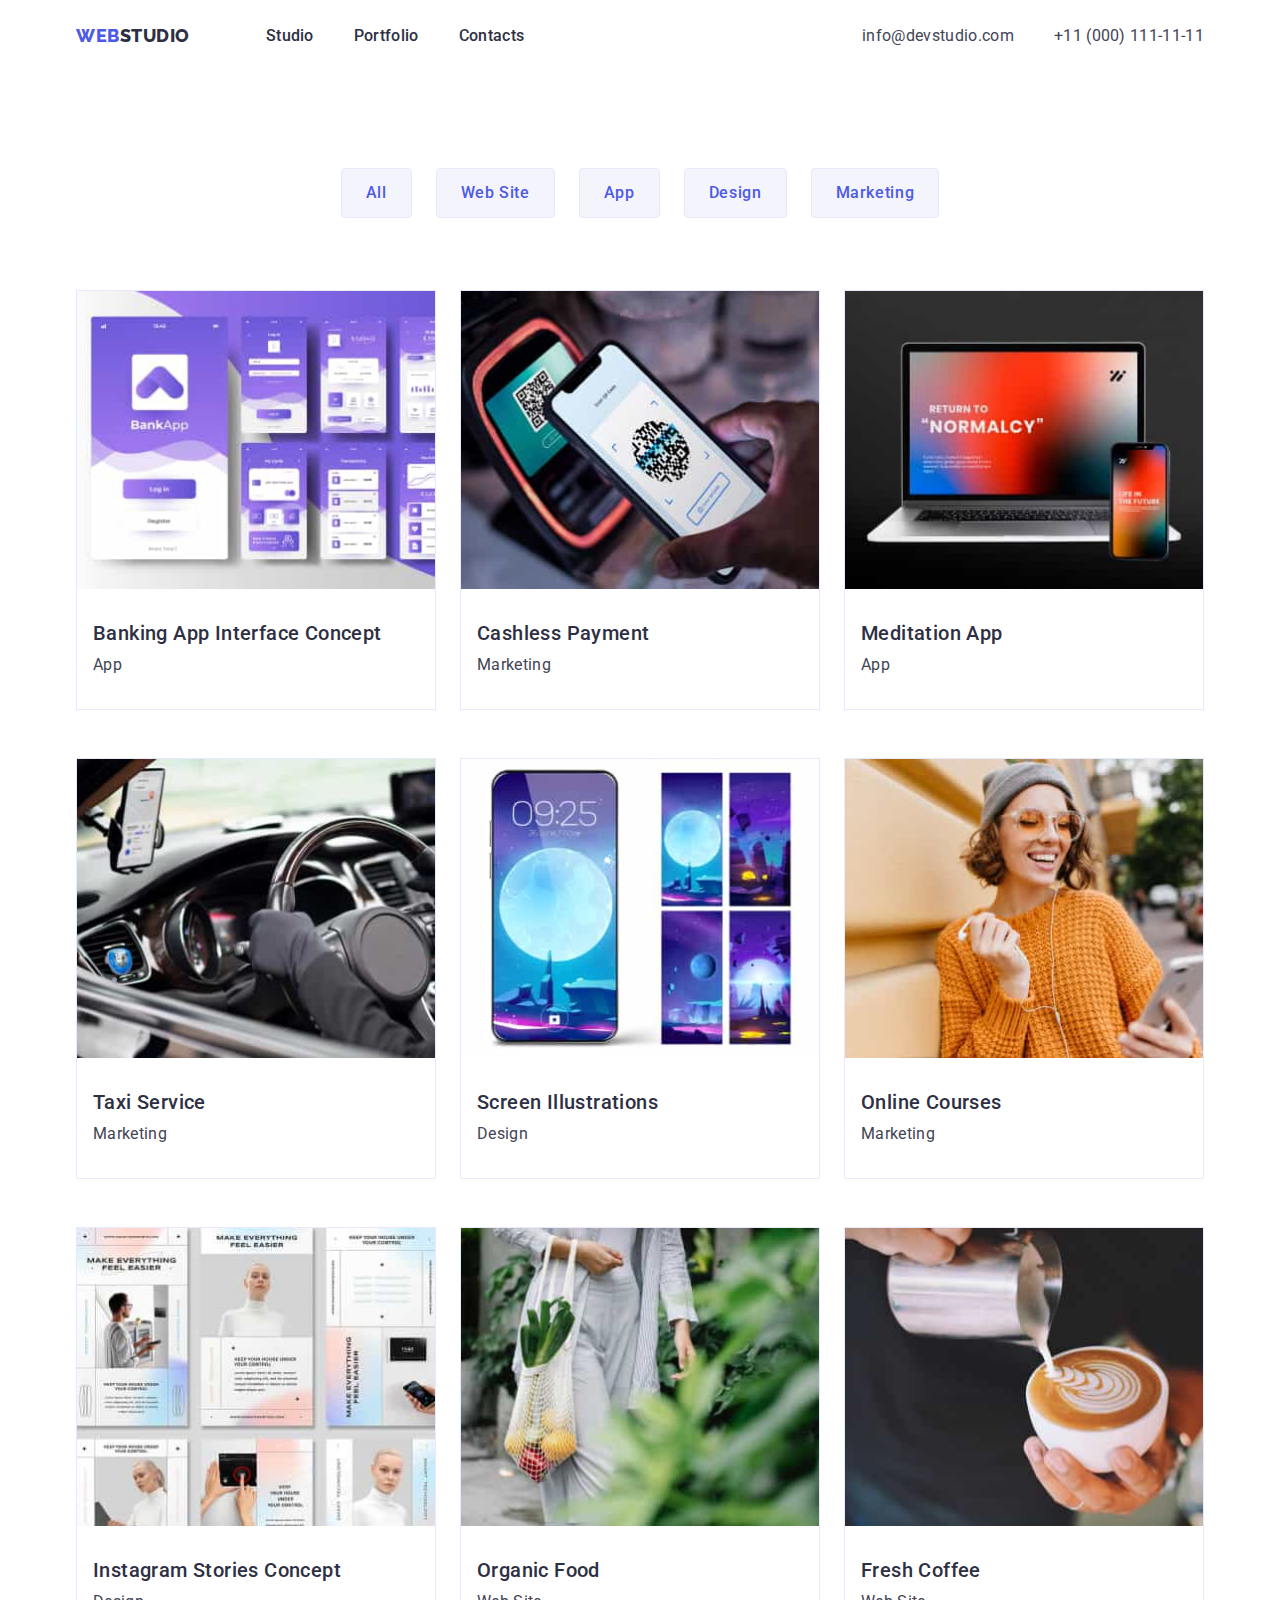
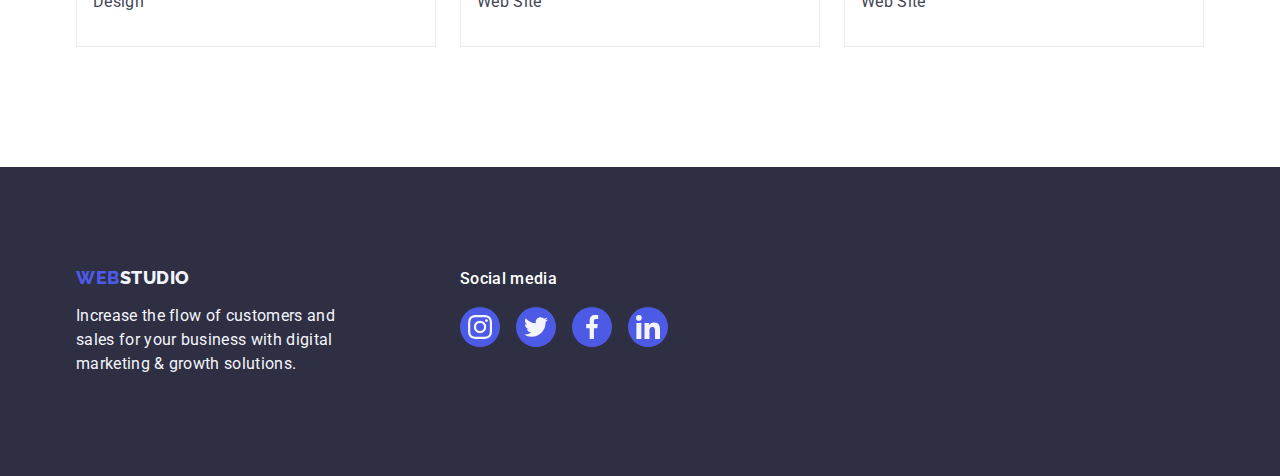
==== portfolio.html @ 50124255 "Initial commit" ====
<!DOCTYPE html>
<html lang="en">
  <head>
    <meta charset="UTF-8" />
    <meta http-equiv="X-UA-Compatible" content="IE=edge" />
    <meta name="viewport" content="width=device-width, initial-scale=1.0" />
    <title>Web Studio</title>
    <!-- Founts -->
    <link rel="preconnect" href="https://fonts.googleapis.com" />
    <link rel="preconnect" href="https://fonts.gstatic.com" crossorigin />
    <link
      href="https://fonts.googleapis.com/css2?family=Raleway:wght@800&family=Roboto:wght@400;500;700;900&display=swap"
      rel="stylesheet"
    />
    <link
      rel="stylesheet"
      href="https://cdn.jsdelivr.net/npm/modern-normalize@1.1.0/modern-normalize.min.css"
    />
    <!-- Custom styles -->
    <link rel="stylesheet" href="./css/styles.css" />
  </head>
  <body>
    <!-- Header section -->
    <header class="header">
      <div class="header-container container">
        <nav class="header-nav">
          <a class="logo link" href="./index.html"
            >Web<span class="logo-dark">Studio</span></a
          >
          <ul class="header-list list">
            <li class="header-item">
              <a class="header-link link" href="./index.html">Studio</a>
            </li>
            <li class="header-item">
              <a class="header-link link" href="./portfolio.html">Portfolio</a>
            </li>
            <li class="header-item">
              <a class="header-link link" href="">Contacts</a>
            </li>
          </ul>
        </nav>
        <address class="header-contact">
          <ul class="header-contact-list list">
            <li class="header-contact-item">
              <a
                class="header-contact-link link"
                href="mailto:info@devstudio.com"
                >info@devstudio.com</a
              >
            </li>
            <li class="header-contact-item">
              <a class="header-contact-link link" href="tel:+110001111111"
                >+11 (000) 111-11-11</a
              >
            </li>
          </ul>
        </address>
      </div>
    </header>
    <main>
      <!-- Portfolio section -->
      <section class="portfolio section">
        <div class="container">
          <h1 class="title visually-hidden">Portfolio</h1>
          <ul class="portfolio-filter-list list card-set">
            <li class="portfolio-filter-item">
              <button class="portfolio-filter-btn btn" type="button">
                All
              </button>
            </li>
            <li class="portfolio-filter-item">
              <button class="portfolio-filter-btn btn" type="button">
                Web Site
              </button>
            </li>
            <li class="portfolio-filter-item">
              <button class="portfolio-filter-btn btn" type="button">
                App
              </button>
            </li>
            <li class="portfolio-filter-item">
              <button class="portfolio-filter-btn btn" type="button">
                Design
              </button>
            </li>
            <li class="portfolio-filter-item">
              <button class="portfolio-filter-btn btn" type="button">
                Marketing
              </button>
            </li>
          </ul>
          <ul class="portfolio-list list card-set">
            <li class="portfolio-item card-set-item">
              <a class="portfolio-item-link link" href="">
                <img
                  class="portfolio-img"
                  src="./images/cv/img-11.jpg"
                  alt="App - Foto"
                />
                <div class="portfolio-wrapper">
                  <h2 class="portfolio-subtitle">
                    Banking App Interface Concept
                  </h2>
                  <p class="portfolio-undersubtitle">App</p>
                </div></a
              >
            </li>
            <li class="portfolio-item card-set-item">
              <a class="portfolio-item-link link" href="">
                <img
                  class="portfolio-img"
                  src="./images/cv/img-12.jpg"
                  alt="Marketing - Foto"
                />
                <div class="portfolio-wrapper">
                  <h2 class="portfolio-subtitle">Cashless Payment</h2>
                  <p class="portfolio-undersubtitle">Marketing</p>
                </div></a
              >
            </li>
            <li class="portfolio-item card-set-item">
              <a class="portfolio-item-link link" href="">
                <img
                  class="portfolio-img"
                  src="./images/cv/img-13.jpg"
                  alt="App - Foto"
                />
                <div class="portfolio-wrapper">
                  <h2 class="portfolio-subtitle">Meditation App</h2>
                  <p class="portfolio-undersubtitle">App</p>
                </div></a
              >
            </li>
            <li class="portfolio-item card-set-item">
              <a class="portfolio-item-link link" href="">
                <img
                  class="portfolio-img"
                  src="./images/cv/img-21.jpg"
                  alt="Marketing - Foto"
                />
                <div class="portfolio-wrapper">
                  <h2 class="portfolio-subtitle">Taxi Service</h2>
                  <p class="portfolio-undersubtitle">Marketing</p>
                </div></a
              >
            </li>
            <li class="portfolio-item card-set-item">
              <a class="portfolio-item-link link" href="">
                <img
                  class="portfolio-img"
                  src="./images/cv/img-22.jpg"
                  alt="Design - Foto"
                />
                <div class="portfolio-wrapper">
                  <h2 class="portfolio-subtitle">Screen Illustrations</h2>
                  <p class="portfolio-undersubtitle">Design</p>
                </div></a
              >
            </li>
            <li class="portfolio-item card-set-item">
              <a class="portfolio-item-link link" href="">
                <img
                  class="portfolio-img"
                  src="./images/cv/img-23.jpg"
                  alt="Marketing - Foto"
                />
                <div class="portfolio-wrapper">
                  <h2 class="portfolio-subtitle">Online Courses</h2>
                  <p class="portfolio-undersubtitle">Marketing</p>
                </div></a
              >
            </li>
            <li class="portfolio-item card-set-item">
              <a class="portfolio-item-link link" href="">
                <img
                  class="portfolio-img"
                  src="./images/cv/img-31.jpg"
                  alt="Design - Foto"
                />
                <div class="portfolio-wrapper">
                  <h2 class="portfolio-subtitle">Instagram Stories Concept</h2>
                  <p class="portfolio-undersubtitle">Design</p>
                </div></a
              >
            </li>
            <li class="portfolio-item card-set-item">
              <a class="portfolio-item-link link" href="">
                <img
                  class="portfolio-img"
                  src="./images/cv/img-32.jpg"
                  alt="Web Site - Foto"
                />
                <div class="portfolio-wrapper">
                  <h2 class="portfolio-subtitle">Organic Food</h2>
                  <p class="portfolio-undersubtitle">Web Site</p>
                </div></a
              >
            </li>
            <li class="portfolio-item card-set-item">
              <a class="portfolio-item-link link" href="">
                <img
                  class="portfolio-img"
                  src="./images/cv/img-33.jpg"
                  alt="Web Site - Foto"
                />
                <div class="portfolio-wrapper">
                  <h2 class="portfolio-subtitle">Fresh Coffee</h2>
                  <p class="portfolio-undersubtitle">Web Site</p>
                </div></a
              >
            </li>
          </ul>
        </div>
      </section>
    </main>
    <!-- Footer section -->
    <footer class="footer">
      <div class="footer-container container">
        <div class="footer-item">
          <a class="logo link footer-logo" href="./index.html"
            >Web<span class="logo-light">Studio</span></a
          >
          <p class="footer-undersubtitle">
            Increase the flow of customers and sales for your business with
            digital marketing & growth solutions.
          </p>
        </div>
        <div class="footer-item">
          <p class="footer-item-titel">Social media</p>
          <ul class="socials list socials-footer">
            <li class="socials-item">
              <a
                class="socials-link link socials-link-footer"
                href="https://instagram.com"
                target="_blank"
                rel="noopener noreferrer"
                aria-label="Instagram icon"
              >
                <svg class="socials-icon" width="24" height="24">
                  <use href="./images/icons.svg#social1-instagram"></use>
                </svg>
              </a>
            </li>
            <li class="socials-item">
              <a
                class="socials-link link socials-link-footer"
                href="https://twitter.com"
                target="_blank"
                rel="noopener noreferrer"
                aria-label="Twitter icon"
              >
                <svg class="socials-icon" width="24" height="24">
                  <use href="./images/icons.svg#social2-twitter"></use>
                </svg>
              </a>
            </li>
            <li class="socials-item">
              <a
                class="socials-link link socials-link-footer"
                href="https://facebook.com"
                target="_blank"
                rel="noopener noreferrer"
                aria-label="Facebook icon"
              >
                <svg class="socials-icon" width="24" height="24">
                  <use href="./images/icons.svg#social3-facebook"></use>
                </svg>
              </a>
            </li>
            <li class="socials-item">
              <a
                class="socials-link link socials-link-footer"
                href="https://linkedin.com"
                target="_blank"
                rel="noopener noreferrer"
                aria-label="Linkedin icon"
              >
                <svg class="socials-icon" width="24" height="24">
                  <use href="./images/icons.svg#social4-linkedin"></use>
                </svg>
              </a>
            </li>
          </ul>
        </div>
      </div>
    </footer>
  </body>
</html>
---- css/styles.css ----
:root {
  /* Text colors */
  --color-txt-main-slate: #434455;
  --color-txt-nav-hover-ocean: #404bbf;
  --color-txt-caption-navy-blue: #2e2f42;
  --color-txt-caption-iris: #4d5ae5;
  --color-txt-caption-cloud: #f4f4fd;
  --color-txt-white: #ffffff;
  /* BG colors */
  --color-bg-white: #ffffff;
  --color-bg-navy-blue: #2e2f42;
  --color-bg-cloud: #f4f4fd;
  --color-bg-iris: #4d5ae5;
  --color-bg-hover-ocean: #404bbf;
  --color-bg-btn-cloud: #f4f4fd;
  --color-bg-green: #31d0aa;
  /* Border colors */
  --color-border-cornflower: #e7e9fc;
  --color-border-light-slate: #8e8f99;
  /* Free colors */
  --color-navy-blue-modal: #2e2f42;
  --color-grey: #2e2f42;
  --color-dairy: #fcfcfc;
  /* Founts */
  --fount-primary: Roboto, sans-serif;
  --fount-secondary: Raleway, sans-serif;
  /* Others var */
  --indent: 24px;
  --item: 4;
}
/* 
  |==========================================================
  | Base styles
  |==========================================================
*/
body {
  font-family: var(--fount-primary);
  font-weight: 400;
  font-size: 16px;
  line-height: 1.5;
  letter-spacing: 0.02em;
  color: var(--color-txt-main-slate);
  background-color: var(--color-bg-white);
}
/* Reset start styles*/
h1,
h2,
h3,
h4,
h5,
h6,
p {
  margin: 0;
}
img {
  display: block;
  width: 100%;
  height: auto;
}
.link {
  text-decoration: none;
  color: currentColor;
}
.list {
  list-style: none;
  margin: 0;
  padding: 0;
}
/* Reset end styles*/
.visually-hidden {
  position: absolute;
  width: 1px;
  height: 1px;
  margin: -1px;
  border: 0;
  padding: 0;

  white-space: nowrap;
  clip-path: inset(100%);
  clip: rect(0 0 0 0);
  overflow: hidden;
}
.container {
  width: 1158px;
  margin-left: auto;
  margin-right: auto;
  padding-left: 15px;
  padding-right: 15px;

  /* outline: 2px solid red;
  outline-offset: -2px; */
}
.section {
  padding-top: 120px;
  padding-bottom: 120px;
}
.logo {
  text-transform: uppercase;
  font-family: var(--fount-secondary);
  font-weight: 800;
  font-size: 18px;
  line-height: 1.17;
  align-items: center;
  letter-spacing: 0.03em;
  color: var(--color-txt-caption-iris);
  margin-right: 76px;
  display: block;
  padding: 24px 0;
}
.logo-light {
  color: var(--color-txt-caption-cloud);
}
.logo-dark {
  color: var(--color-txt-caption-navy-blue);
}
.btn {
  font-family: inherit;
  background-color: var(--color-bg-btn-cloud);
  cursor: pointer;
  font-weight: 500;
  align-items: center;
  text-align: center;
  letter-spacing: 0.04em;
  font-size: 16px;
  line-height: 1.5;
  min-width: 69px;
  min-height: 48px;
  padding: 11px 23px;
  border: 1px solid var(--color-border-cornflower);
  border-radius: 4px;
  /* transition: 400ms; */
}
.btn:hover,
.btn:focus {
  background-color: var(--color-bg-hover-ocean);
}
.btn-dark {
  background-color: var(--color-bg-iris);
}
.btn-dark:hover,
.btn-dark:focus {
  box-shadow: 0px 4px 4px rgba(0, 0, 0, 0.15);
}
.title {
  font-weight: 700;
  font-size: 36px;
  line-height: 1.11;
  text-align: center;
  text-transform: capitalize;
  letter-spacing: 0.02em;
  color: var(--color-txt-caption-navy-blue);
  margin-bottom: 72px;
}

/* 
  |==========================================================
  | Card set styles
  |==========================================================
*/
.card-set {
  display: flex;
  flex-wrap: wrap;
  gap: var(--indent);
}
.card-set-item {
  width: calc((100% - (var(--indent) * (var(--item) - 1))) / var(--item));
}
/* 
  |==========================================================
  | Header styles
  |==========================================================
*/

.header {
  background-color: var(--color-bg-white);
  box-shadow: 0px 2px 1px rgba(46, 47, 66, 0.08),
    0px 1px 1px rgba(46, 47, 66, 0.16), 0px 1px 6px rgba(46, 47, 66, 0.08);
}
.header-container {
  display: flex;
  align-items: center;
}
.header-nav {
  display: flex;
  align-items: center;
  margin-right: auto;
}
.header-list {
  font-weight: 500;
  display: flex;
  align-items: center;
  gap: 40px;
}
/* 
.header-item {
} 
*/
.header-link {
  color: var(--color-txt-caption-navy-blue);
  display: block;
  padding: 24px 0;
}
.header-link:hover,
.header-link:focus {
  color: var(--color-txt-nav-hover-ocean);
}
.header-contact {
  font-style: normal;
}
.header-contact-list {
  display: flex;
  align-items: center;
  gap: 40px;
}
/* 
.header-contact-item {
} 
*/
.header-contact-link {
  color: var(--color-txt-main-slate);
  display: block;
  padding: 24px 0;
}
.header-contact-link:hover,
.header-contact-link:focus {
  color: var(--color-txt-nav-hover-ocean);
}
/* 
  |==========================================================
  | Hero styles
  |==========================================================
*/
.hero {
  max-width: 1440px;
  margin-left: auto;
  margin-right: auto;
  background-color: var(--color-bg-navy-blue);
  padding-top: 188px;
  padding-bottom: 188px;
  background-image: linear-gradient(
      rgba(46, 47, 66, 0.7),
      rgba(46, 47, 66, 0.7)
    ),
    url(../images/hero/bg-img.jpg);
  background-repeat: no-repeat;
  background-position: center;
  background-size: cover;
  background-clip: border-box;
}
.hero-title {
  font-size: 56px;
  line-height: 1.07;
  color: var(--color-txt-white);
  max-width: 496px;
  margin: 0 auto 48px auto;
}
.hero-btn {
  color: var(--color-txt-white);
  min-width: 169px;
  min-height: 56px;
  padding: 16px 32px;
  border: 0;
  box-shadow: 0px 4px 4px rgba(0, 0, 0, 0.15);
  margin: 0 auto;
  display: block;
}
/* 
  |==========================================================
  | Features styles
  |==========================================================
*/
.features {
  background-color: var(--color-bg-white);
}
/* 
.features-list {
}
.features-item {
} 
*/
.features-icon {
  display: flex;
  justify-content: center;
  align-items: center;
  width: 264px;
  height: 112px;
  background: var(--color-bg-cloud);
  border-radius: 4px;
  margin-bottom: 8px;
}
/* 
.features-svg {
} 
*/
.features-subtitle {
  font-weight: 500;
  font-size: 20px;
  line-height: 1.2;
  color: var(--color-txt-caption-navy-blue);
  letter-spacing: 0.02em;
  margin-bottom: 8px;
}
/* 
.features-undersubtitle {
} 
*/

/* 
  |==========================================================
  | Product styles
  |==========================================================
*/
.product {
  background-color: var(--color-bg-white);
  padding-top: 0;
}
/* 
.product-list {
} 
*/
.product-item {
  --item: 3;
}
/* 
.product-img {
} 
*/
/* 
  |==========================================================
  | Team styles
  |==========================================================
*/
.team {
  background-color: var(--color-bg-cloud);
}
/* 
.team-list {
} 
*/
.team-item {
  background-color: var(--color-bg-white);
  box-shadow: 0px 1px 6px rgba(46, 47, 66, 0.08),
    0px 1px 1px rgba(46, 47, 66, 0.16), 0px 2px 1px rgba(46, 47, 66, 0.08);
  border-radius: 0px 0px 4px 4px;
}
/* 
.team-img {
} 
*/
.team-wrapper {
  padding: 32px 0;
}
.team-subtitle {
  font-weight: 500;
  font-size: 20px;
  line-height: 1.2;
  letter-spacing: 0.02em;
  text-align: center;
  color: var(--color-txt-caption-navy-blue);
  margin-bottom: 8px;
}
.team-undersubtitle {
  text-align: center;
  margin-bottom: 8px;
}
/* 
  |==========================================================
  | Socials icons styles
  |==========================================================
*/
.socials {
  display: flex;
  justify-content: center;
  gap: 24px;
}
.socials-footer {
  gap: 16px;
}
/* 
.socials-item {
} 
*/
.socials-link {
  display: flex;
  justify-content: center;
  align-items: center;
  width: 40px;
  height: 40px;
  background-color: var(--color-bg-iris);
  border-radius: 50%;
  color: var(--color-bg-cloud);
}
.socials-link:hover,
.socials-link:focus {
  background-color: var(--color-bg-hover-ocean);
}
.socials-link-footer:hover,
.socials-link-footer:focus {
  background-color: var(--color-bg-green);
}
.socials-icon {
  fill: currentColor;
}
/* 
  |==========================================================
  | Customers styles
  |==========================================================
*/
/* 
.customers {
}
*/
.customers-list {
  display: flex;
  justify-content: center;
  gap: 24px;
}
.customers-title {
  line-height: 1.1;
}
.customers-link {
  display: flex;
  justify-content: center;
  align-items: center;
  width: 168px;
  height: 88px;
  border: 1px solid var(--color-border-light-slate);
  border-radius: 4px;
  color: var(--color-border-light-slate);
}
.customers-link:hover,
.customers-link:focus {
  color: var(--color-bg-hover-ocean);
  border: 1px solid var(--color-bg-hover-ocean);
}
.customers-icon {
  fill: currentColor;
}
/* 
  |==========================================================
  | Footer styles
  |==========================================================
*/
.footer {
  background-color: var(--color-bg-navy-blue);
  padding-top: 100px;
  padding-bottom: 100px;
}
.footer-container {
  display: flex;
  align-items: baseline;
}
.footer-item {
  margin-right: 120px;
}
.footer-item-titel {
  font-weight: 500;
  color: var(--color-txt-white);
  margin-bottom: 16px;
}
.footer-logo {
  display: inline-block;
  padding: 0 0 0 0;
  margin-bottom: 16px;
}
.footer-undersubtitle {
  color: var(--color-txt-caption-cloud);
  max-width: 264px;
}
/* 
  |==========================================================
  | Portfolio styles
  |==========================================================
*/
.portfolio {
  background-color: var(--color-bg-white);
  padding-top: 96px;
}
.portfolio-list {
  row-gap: 48px;
}
.portfolio-item {
  --item: 3;
}
.portfolio-item-link {
  display: block;
  border: 1px solid var(--color-border-cornflower);
}
.portfolio-item-link:hover,
.portfolio-item-link:focus {
  /* border: 1px solid var(--color-bg-cloud); */
  box-shadow: 0px 1px 6px rgba(46, 47, 66, 0.08),
    0px 1px 1px rgba(46, 47, 66, 0.16), 0px 2px 1px rgba(46, 47, 66, 0.08);
}
/* 
.portfolio-img {
} 
*/
.portfolio-wrapper {
  padding: 32px 16px;
}
.portfolio-subtitle {
  font-weight: 500;
  font-size: 20px;
  line-height: 1.2;
  letter-spacing: 0.02em;
  color: var(--color-txt-caption-navy-blue);
  margin-bottom: 8px;
}
.portfolio-undersubtitle {
  color: var(--color-txt-main-slate);
}
.portfolio-filter-list {
  justify-content: center;
  --item: 5;
  margin-bottom: 72px;
}
/* 
.portfolio-filter-item {
} */
.portfolio-filter-btn {
  color: var(--color-bg-iris);
  padding: 12px 24px;
}
.portfolio-filter-btn:hover,
.portfolio-filter-btn:focus {
  box-shadow: 0px 3px 1px rgba(0, 0, 0, 0.1), 0px 2px 1px rgba(0, 0, 0, 0.08),
    0px 2px 2px rgba(0, 0, 0, 0.12);
  color: var(--color-txt-white);
  border: 1px solid transparent;
}
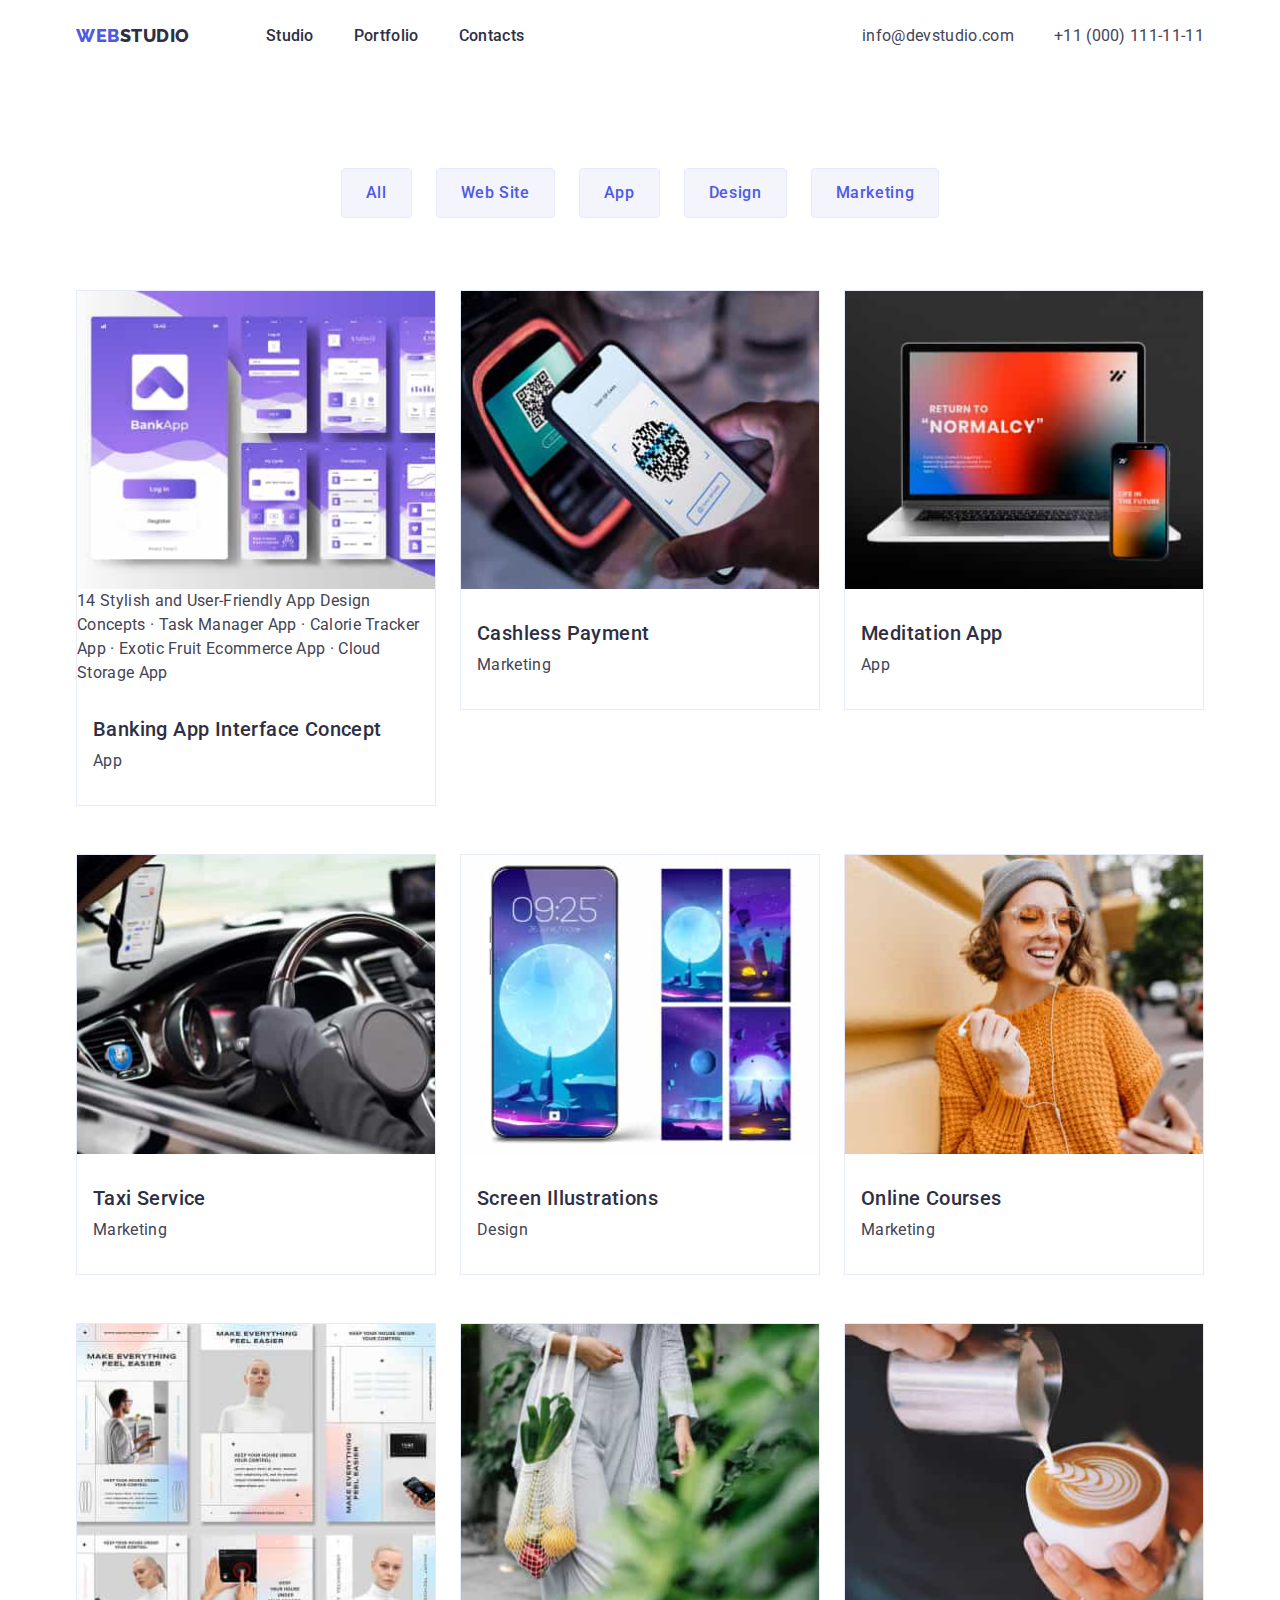
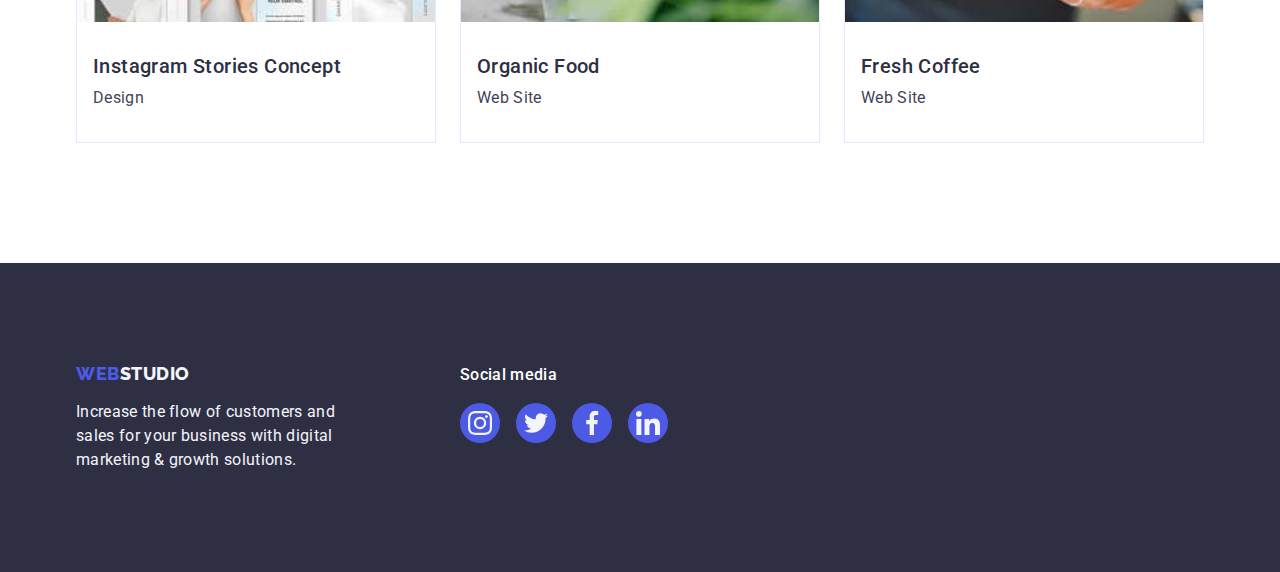
==== commit 4d98b27b: "Update portfolio.html" ====
--- a/portfolio.html
+++ b/portfolio.html
@@ -32,7 +32,9 @@
               <a class="header-link link" href="./index.html">Studio</a>
             </li>
             <li class="header-item">
-              <a class="header-link link" href="./portfolio.html">Portfolio</a>
+              <a class="header-link link current" href="./portfolio.html"
+                >Portfolio</a
+              >
             </li>
             <li class="header-item">
               <a class="header-link link" href="">Contacts</a>
@@ -92,11 +94,18 @@
           <ul class="portfolio-list list card-set">
             <li class="portfolio-item card-set-item">
               <a class="portfolio-item-link link" href="">
-                <img
-                  class="portfolio-img"
-                  src="./images/cv/img-11.jpg"
-                  alt="App - Foto"
-                />
+                <div class="portfolio-box">
+                  <img
+                    class="portfolio-img"
+                    src="./images/cv/img-11.jpg"
+                    alt="App - Foto"
+                  />
+                  <p class="portfolio-lable">
+                    14 Stylish and User-Friendly App Design Concepts · Task
+                    Manager App · Calorie Tracker App · Exotic Fruit Ecommerce
+                    App · Cloud Storage App
+                  </p>
+                </div>
                 <div class="portfolio-wrapper">
                   <h2 class="portfolio-subtitle">
                     Banking App Interface Concept
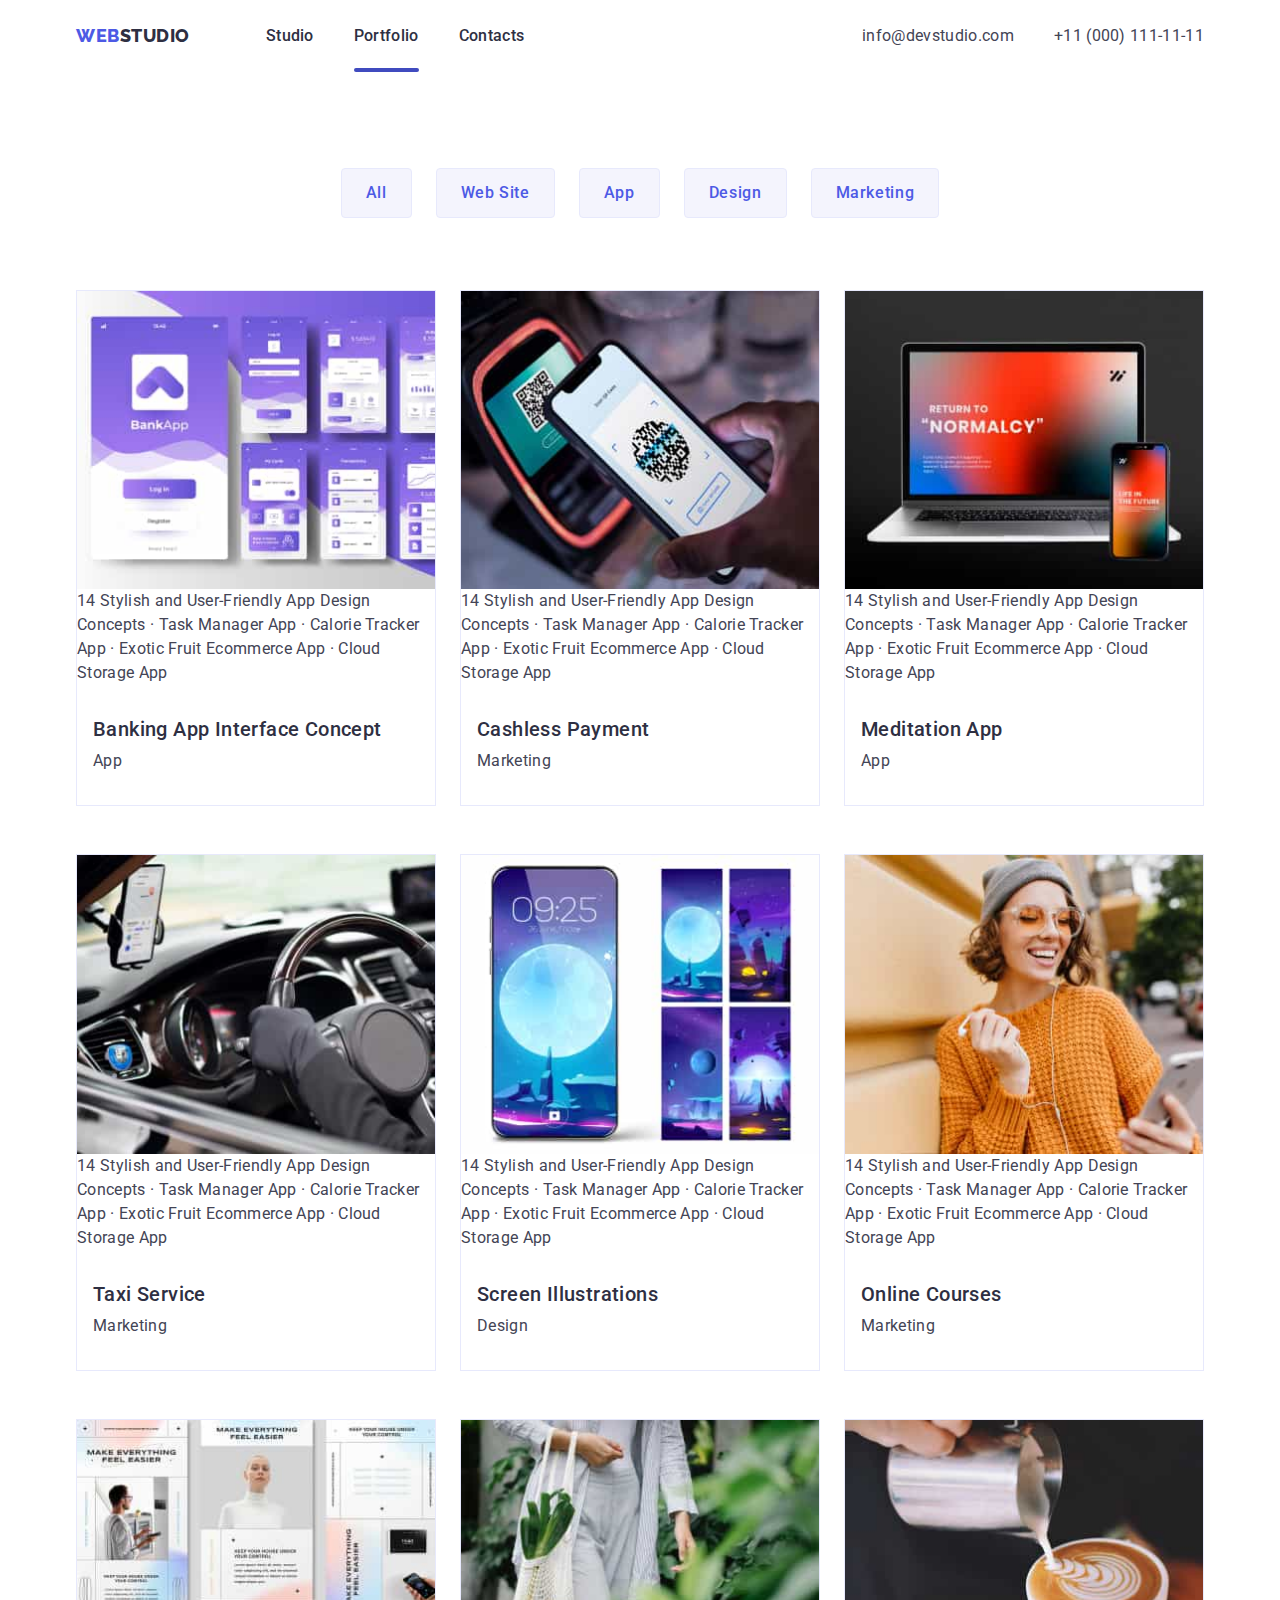
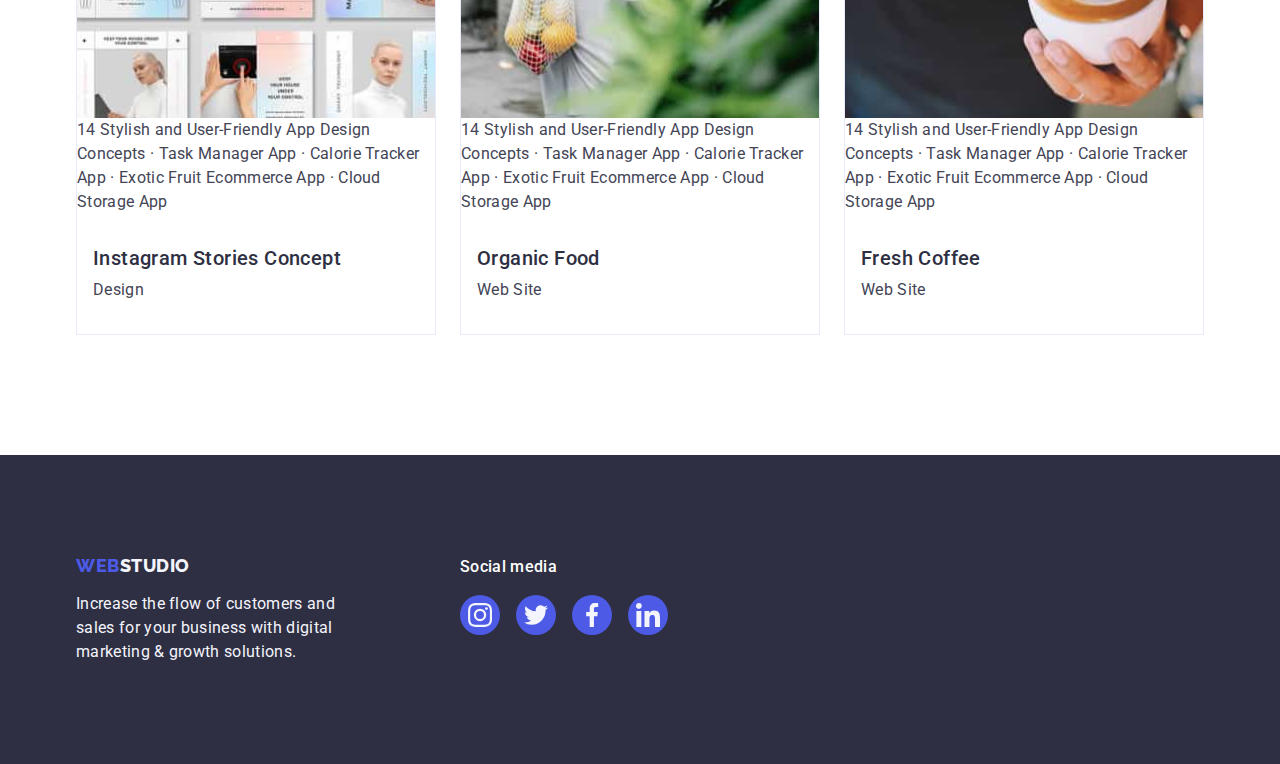
==== commit aa73ca7a: "Update portfolio.html" ====
--- a/portfolio.html
+++ b/portfolio.html
@@ -100,11 +100,13 @@
                     src="./images/cv/img-11.jpg"
                     alt="App - Foto"
                   />
-                  <p class="portfolio-lable">
-                    14 Stylish and User-Friendly App Design Concepts · Task
-                    Manager App · Calorie Tracker App · Exotic Fruit Ecommerce
-                    App · Cloud Storage App
-                  </p>
+                  <div class="portfolio-overlay">
+                    <p class="portfolio-overlay-lable">
+                      14 Stylish and User-Friendly App Design Concepts · Task
+                      Manager App · Calorie Tracker App · Exotic Fruit Ecommerce
+                      App · Cloud Storage App
+                    </p>
+                  </div>
                 </div>
                 <div class="portfolio-wrapper">
                   <h2 class="portfolio-subtitle">
@@ -116,11 +118,20 @@
             </li>
             <li class="portfolio-item card-set-item">
               <a class="portfolio-item-link link" href="">
-                <img
-                  class="portfolio-img"
-                  src="./images/cv/img-12.jpg"
-                  alt="Marketing - Foto"
-                />
+                <div class="portfolio-box">
+                  <img
+                    class="portfolio-img"
+                    src="./images/cv/img-12.jpg"
+                    alt="Marketing - Foto"
+                  />
+                  <div class="portfolio-overlay">
+                    <p class="portfolio-overlay-lable">
+                      14 Stylish and User-Friendly App Design Concepts · Task
+                      Manager App · Calorie Tracker App · Exotic Fruit Ecommerce
+                      App · Cloud Storage App
+                    </p>
+                  </div>
+                </div>
                 <div class="portfolio-wrapper">
                   <h2 class="portfolio-subtitle">Cashless Payment</h2>
                   <p class="portfolio-undersubtitle">Marketing</p>
@@ -129,11 +140,20 @@
             </li>
             <li class="portfolio-item card-set-item">
               <a class="portfolio-item-link link" href="">
-                <img
-                  class="portfolio-img"
-                  src="./images/cv/img-13.jpg"
-                  alt="App - Foto"
-                />
+                <div class="portfolio-box">
+                  <img
+                    class="portfolio-img"
+                    src="./images/cv/img-13.jpg"
+                    alt="App - Foto"
+                  />
+                  <div class="portfolio-overlay">
+                    <p class="portfolio-overlay-lable">
+                      14 Stylish and User-Friendly App Design Concepts · Task
+                      Manager App · Calorie Tracker App · Exotic Fruit Ecommerce
+                      App · Cloud Storage App
+                    </p>
+                  </div>
+                </div>
                 <div class="portfolio-wrapper">
                   <h2 class="portfolio-subtitle">Meditation App</h2>
                   <p class="portfolio-undersubtitle">App</p>
@@ -142,11 +162,20 @@
             </li>
             <li class="portfolio-item card-set-item">
               <a class="portfolio-item-link link" href="">
-                <img
-                  class="portfolio-img"
-                  src="./images/cv/img-21.jpg"
-                  alt="Marketing - Foto"
-                />
+                <div class="portfolio-box">
+                  <img
+                    class="portfolio-img"
+                    src="./images/cv/img-21.jpg"
+                    alt="Marketing - Foto"
+                  />
+                  <div class="portfolio-overlay">
+                    <p class="portfolio-overlay-lable">
+                      14 Stylish and User-Friendly App Design Concepts · Task
+                      Manager App · Calorie Tracker App · Exotic Fruit Ecommerce
+                      App · Cloud Storage App
+                    </p>
+                  </div>
+                </div>
                 <div class="portfolio-wrapper">
                   <h2 class="portfolio-subtitle">Taxi Service</h2>
                   <p class="portfolio-undersubtitle">Marketing</p>
@@ -155,11 +184,20 @@
             </li>
             <li class="portfolio-item card-set-item">
               <a class="portfolio-item-link link" href="">
-                <img
-                  class="portfolio-img"
-                  src="./images/cv/img-22.jpg"
-                  alt="Design - Foto"
-                />
+                <div class="portfolio-box">
+                  <img
+                    class="portfolio-img"
+                    src="./images/cv/img-22.jpg"
+                    alt="Design - Foto"
+                  />
+                  <div class="portfolio-overlay">
+                    <p class="portfolio-overlay-lable">
+                      14 Stylish and User-Friendly App Design Concepts · Task
+                      Manager App · Calorie Tracker App · Exotic Fruit Ecommerce
+                      App · Cloud Storage App
+                    </p>
+                  </div>
+                </div>
                 <div class="portfolio-wrapper">
                   <h2 class="portfolio-subtitle">Screen Illustrations</h2>
                   <p class="portfolio-undersubtitle">Design</p>
@@ -168,11 +206,20 @@
             </li>
             <li class="portfolio-item card-set-item">
               <a class="portfolio-item-link link" href="">
-                <img
-                  class="portfolio-img"
-                  src="./images/cv/img-23.jpg"
-                  alt="Marketing - Foto"
-                />
+                <div class="portfolio-box">
+                  <img
+                    class="portfolio-img"
+                    src="./images/cv/img-23.jpg"
+                    alt="Marketing - Foto"
+                  />
+                  <div class="portfolio-overlay">
+                    <p class="portfolio-overlay-lable">
+                      14 Stylish and User-Friendly App Design Concepts · Task
+                      Manager App · Calorie Tracker App · Exotic Fruit Ecommerce
+                      App · Cloud Storage App
+                    </p>
+                  </div>
+                </div>
                 <div class="portfolio-wrapper">
                   <h2 class="portfolio-subtitle">Online Courses</h2>
                   <p class="portfolio-undersubtitle">Marketing</p>
@@ -181,11 +228,20 @@
             </li>
             <li class="portfolio-item card-set-item">
               <a class="portfolio-item-link link" href="">
-                <img
-                  class="portfolio-img"
-                  src="./images/cv/img-31.jpg"
-                  alt="Design - Foto"
-                />
+                <div class="portfolio-box">
+                  <img
+                    class="portfolio-img"
+                    src="./images/cv/img-31.jpg"
+                    alt="Design - Foto"
+                  />
+                  <div class="portfolio-overlay">
+                    <p class="portfolio-overlay-lable">
+                      14 Stylish and User-Friendly App Design Concepts · Task
+                      Manager App · Calorie Tracker App · Exotic Fruit Ecommerce
+                      App · Cloud Storage App
+                    </p>
+                  </div>
+                </div>
                 <div class="portfolio-wrapper">
                   <h2 class="portfolio-subtitle">Instagram Stories Concept</h2>
                   <p class="portfolio-undersubtitle">Design</p>
@@ -194,11 +250,20 @@
             </li>
             <li class="portfolio-item card-set-item">
               <a class="portfolio-item-link link" href="">
-                <img
-                  class="portfolio-img"
-                  src="./images/cv/img-32.jpg"
-                  alt="Web Site - Foto"
-                />
+                <div class="portfolio-box">
+                  <img
+                    class="portfolio-img"
+                    src="./images/cv/img-32.jpg"
+                    alt="Web Site - Foto"
+                  />
+                  <div class="portfolio-overlay">
+                    <p class="portfolio-overlay-lable">
+                      14 Stylish and User-Friendly App Design Concepts · Task
+                      Manager App · Calorie Tracker App · Exotic Fruit Ecommerce
+                      App · Cloud Storage App
+                    </p>
+                  </div>
+                </div>
                 <div class="portfolio-wrapper">
                   <h2 class="portfolio-subtitle">Organic Food</h2>
                   <p class="portfolio-undersubtitle">Web Site</p>
@@ -207,11 +272,20 @@
             </li>
             <li class="portfolio-item card-set-item">
               <a class="portfolio-item-link link" href="">
-                <img
-                  class="portfolio-img"
-                  src="./images/cv/img-33.jpg"
-                  alt="Web Site - Foto"
-                />
+                <div class="portfolio-box">
+                  <img
+                    class="portfolio-img"
+                    src="./images/cv/img-33.jpg"
+                    alt="Web Site - Foto"
+                  />
+                  <div class="portfolio-overlay">
+                    <p class="portfolio-overlay-lable">
+                      14 Stylish and User-Friendly App Design Concepts · Task
+                      Manager App · Calorie Tracker App · Exotic Fruit Ecommerce
+                      App · Cloud Storage App
+                    </p>
+                  </div>
+                </div>
                 <div class="portfolio-wrapper">
                   <h2 class="portfolio-subtitle">Fresh Coffee</h2>
                   <p class="portfolio-undersubtitle">Web Site</p>
--- a/css/styles.css
+++ b/css/styles.css
@@ -14,19 +14,20 @@
   --color-bg-hover-ocean: #404bbf;
   --color-bg-btn-cloud: #f4f4fd;
   --color-bg-green: #31d0aa;
+  --color-bg-dairy: #fcfcfc;
   /* Border colors */
   --color-border-cornflower: #e7e9fc;
   --color-border-light-slate: #8e8f99;
   /* Free colors */
   --color-navy-blue-modal: #2e2f42;
   --color-grey: #2e2f42;
-  --color-dairy: #fcfcfc;
   /* Founts */
   --fount-primary: Roboto, sans-serif;
   --fount-secondary: Raleway, sans-serif;
   /* Others var */
   --indent: 24px;
   --item: 4;
+  --modal-idx: 10;
 }
 /* 
   |==========================================================
@@ -196,6 +197,7 @@
 } 
 */
 .header-link {
+  position: relative;
   color: var(--color-txt-caption-navy-blue);
   display: block;
   padding: 24px 0;
@@ -204,6 +206,23 @@
 .header-link:focus {
   color: var(--color-txt-nav-hover-ocean);
 }
+.header-link::after {
+  content: '';
+  position: absolute;
+  bottom: 0;
+  left: 0;
+  display: block;
+  width: 100%;
+  height: 4px;
+  border-radius: 2px;
+}
+.header-link.current::after {
+  /* .header-link.current::after,
+.header-link:hover::after,
+.header-link:focus::after { */
+  background-color: var(--color-bg-hover-ocean);
+}
+
 .header-contact {
   font-style: normal;
 }
@@ -529,3 +548,56 @@
   color: var(--color-txt-white);
   border: 1px solid transparent;
 }
+.portfolio-box {
+  position: relative;
+}
+.portfolio-lable {
+  position: absolute;
+  bottom: 0;
+  left: 0;
+  width: 360px;
+  padding: 40px, 32px;
+  color: var(--color-txt-caption-cloud);
+  background-color: var(--color-bg-iris);
+}
+/* 
+  |==========================================================
+  | Modal styles
+  |==========================================================
+*/
+.backdrop {
+  position: fixed;
+  /* position: absolute; */
+  /* width: 1440px;
+  height: 677px; */
+  left: 0px;
+  top: 0px;
+  width: 100%;
+  height: 100%;
+
+  background-color: rgba(46, 47, 66, 0.4);
+  backdrop-filter: blur(6px);
+  z-index: var(--modal-idx);
+}
+.modal {
+  position: absolute;
+  /* left: 516px;
+  top: 88px; */
+  left: calc(50% - 204px);
+  top: 88px;
+
+  width: 408px;
+  min-height: 576px;
+  padding: 24px;
+  background-color: var(--color-bg-dairy);
+  box-shadow: 0px 1px 1px rgba(0, 0, 0, 0.14), 0px 1px 3px rgba(0, 0, 0, 0.12),
+    0px 2px 1px rgba(0, 0, 0, 0.2);
+  border-radius: 4px;
+}
+.modal-btn {
+  display: block;
+  margin-left: auto;
+  cursor: pointer;
+}
+.modal-icon {
+}
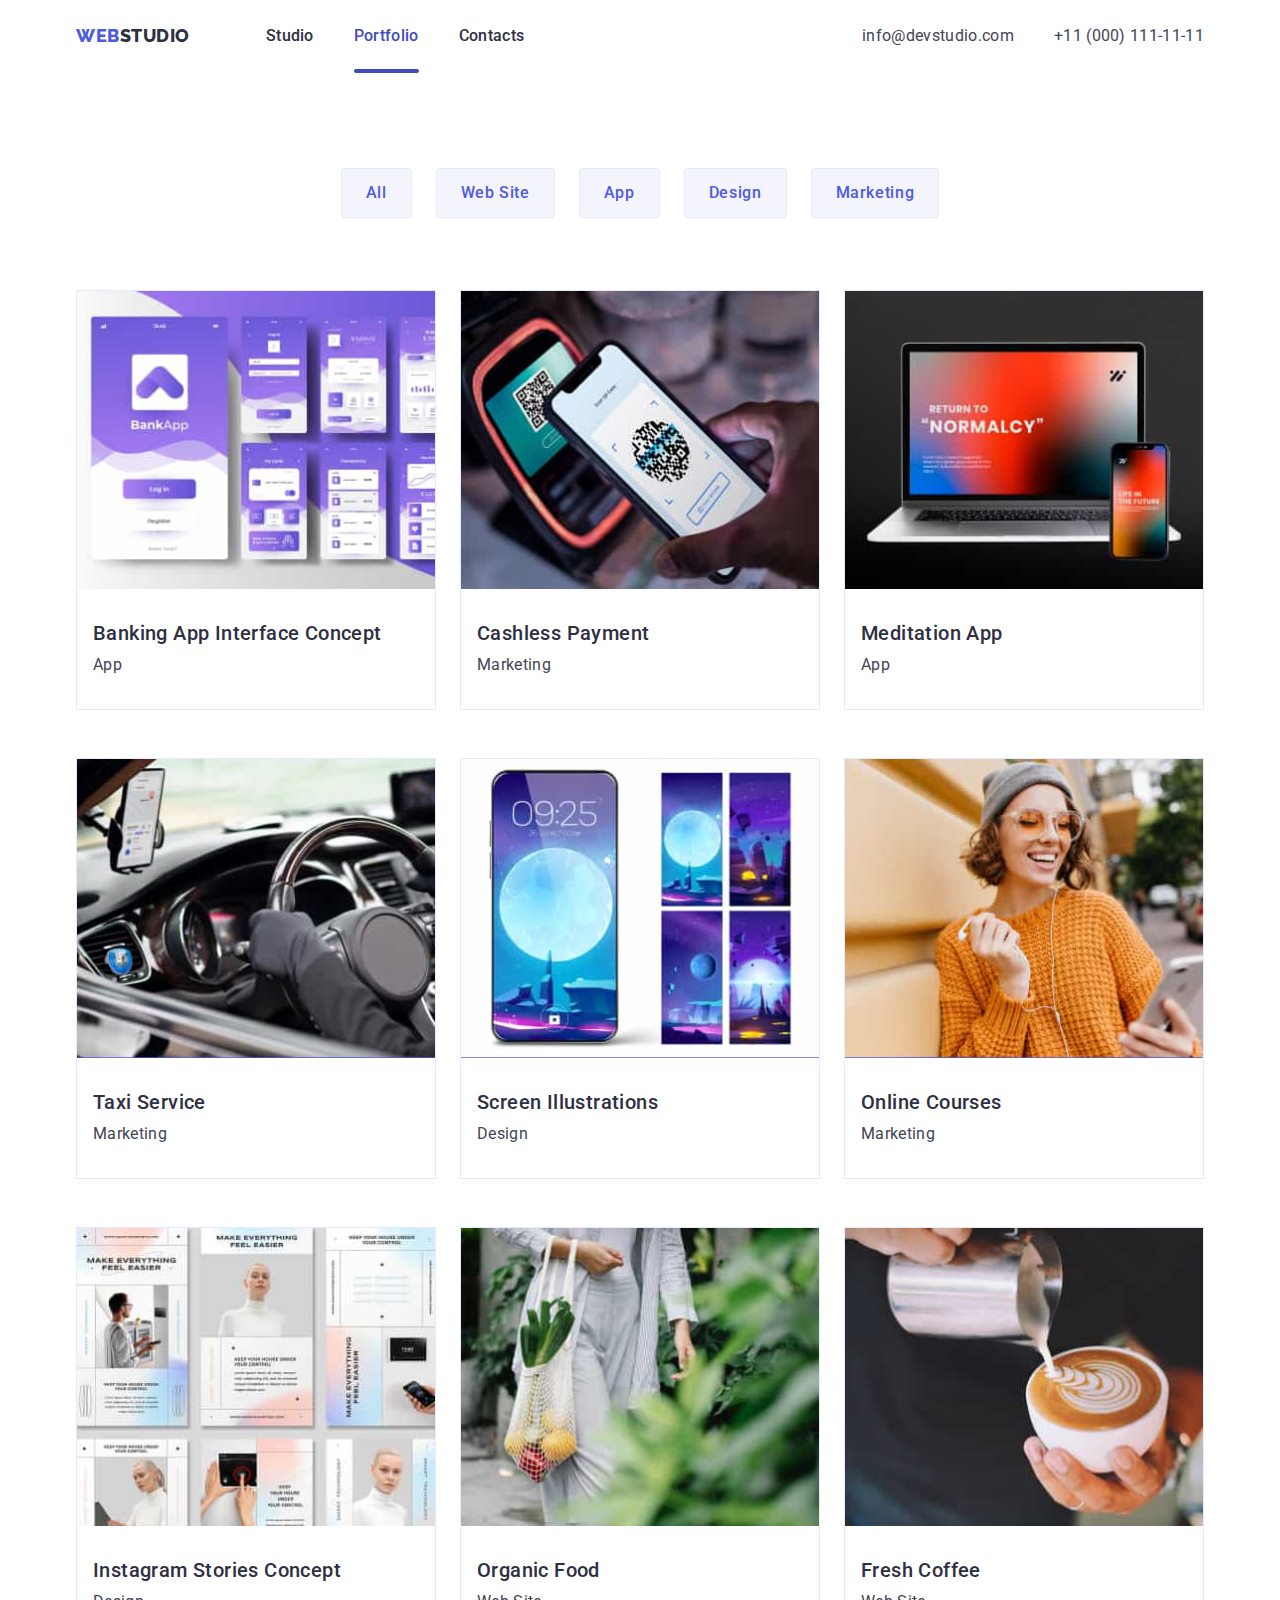
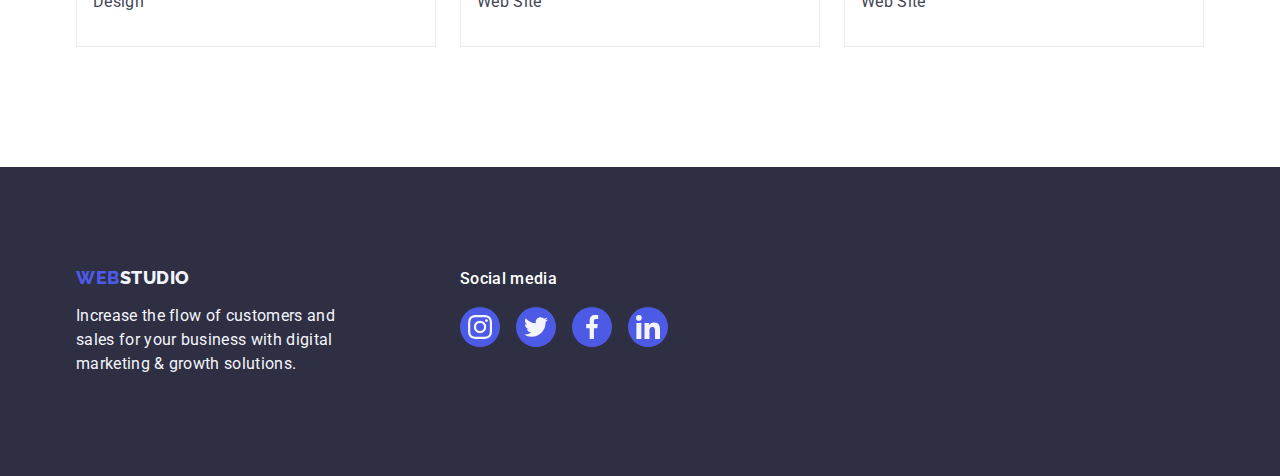
==== commit 802fc0cd: "Update portfolio.html" ====
--- a/portfolio.html
+++ b/portfolio.html
@@ -100,13 +100,13 @@
                     src="./images/cv/img-11.jpg"
                     alt="App - Foto"
                   />
-                  <div class="portfolio-overlay">
-                    <p class="portfolio-overlay-lable">
-                      14 Stylish and User-Friendly App Design Concepts · Task
-                      Manager App · Calorie Tracker App · Exotic Fruit Ecommerce
-                      App · Cloud Storage App
-                    </p>
-                  </div>
+                  <!-- <div class="portfolio-overlay"> -->
+                  <p class="portfolio-overlay">
+                    14 Stylish and User-Friendly App Design Concepts · Task
+                    Manager App · Calorie Tracker App · Exotic Fruit Ecommerce
+                    App · Cloud Storage App
+                  </p>
+                  <!-- </div> -->
                 </div>
                 <div class="portfolio-wrapper">
                   <h2 class="portfolio-subtitle">
--- a/css/styles.css
+++ b/css/styles.css
@@ -15,6 +15,7 @@
   --color-bg-btn-cloud: #f4f4fd;
   --color-bg-green: #31d0aa;
   --color-bg-dairy: #fcfcfc;
+  --color-bg-cornflower: #e7e9fc;
   /* Border colors */
   --color-border-cornflower: #e7e9fc;
   --color-border-light-slate: #8e8f99;
@@ -28,6 +29,8 @@
   --indent: 24px;
   --item: 4;
   --modal-idx: 10;
+  --anim-base: 250ms;
+  --anim-timing: cubic-bezier(0.4, 0, 0.2, 1);
 }
 /* 
   |==========================================================
@@ -129,7 +132,10 @@
   padding: 11px 23px;
   border: 1px solid var(--color-border-cornflower);
   border-radius: 4px;
-  /* transition: 400ms; */
+  transition-property: background-color;
+  transition-duration: var(--anim-base);
+  transition-timing-function: var(--anim-timing);
+  transition-delay: 0ms;
 }
 .btn:hover,
 .btn:focus {
@@ -201,6 +207,11 @@
   color: var(--color-txt-caption-navy-blue);
   display: block;
   padding: 24px 0;
+
+  transition-property: color;
+  transition-duration: var(--anim-base);
+  transition-timing-function: var(--anim-timing);
+  transition-delay: 0ms;
 }
 .header-link:hover,
 .header-link:focus {
@@ -209,13 +220,17 @@
 .header-link::after {
   content: '';
   position: absolute;
-  bottom: 0;
+  bottom: -1px;
   left: 0;
   display: block;
   width: 100%;
   height: 4px;
   border-radius: 2px;
 }
+.current {
+  color: var(--color-txt-nav-hover-ocean);
+}
+
 .header-link.current::after {
   /* .header-link.current::after,
 .header-link:hover::after,
@@ -239,6 +254,11 @@
   color: var(--color-txt-main-slate);
   display: block;
   padding: 24px 0;
+
+  transition-property: color;
+  transition-duration: var(--anim-base);
+  transition-timing-function: var(--anim-timing);
+  transition-delay: 0ms;
 }
 .header-contact-link:hover,
 .header-contact-link:focus {
@@ -408,6 +428,11 @@
   background-color: var(--color-bg-iris);
   border-radius: 50%;
   color: var(--color-bg-cloud);
+
+  transition-property: background-color;
+  transition-duration: var(--anim-base);
+  transition-timing-function: var(--anim-timing);
+  transition-delay: 0ms;
 }
 .socials-link:hover,
 .socials-link:focus {
@@ -446,6 +471,14 @@
   border: 1px solid var(--color-border-light-slate);
   border-radius: 4px;
   color: var(--color-border-light-slate);
+
+  transition: border-color var(--anim-base) var(--anim-timing),
+    color var(--anim-base) var(--anim-timing);
+
+  /* transition-property: color, border;
+  transition-duration: var(--anim-base), var(--anim-base);
+  transition-timing-function: var(--anim-timing), var(--anim-timing);
+  transition-delay: 0ms; */
 }
 .customers-link:hover,
 .customers-link:focus {
@@ -504,6 +537,11 @@
 .portfolio-item-link {
   display: block;
   border: 1px solid var(--color-border-cornflower);
+
+  transition-property: box-shadow;
+  transition-duration: var(--anim-base);
+  transition-timing-function: var(--anim-timing);
+  transition-delay: 0ms;
 }
 .portfolio-item-link:hover,
 .portfolio-item-link:focus {
@@ -540,6 +578,12 @@
 .portfolio-filter-btn {
   color: var(--color-bg-iris);
   padding: 12px 24px;
+
+  transition-property: color, background-color, border-color, box-shadow;
+  transition-duration: var(--anim-base), var(--anim-base), var(--anim-base),
+    var(--anim-base);
+  transition-timing-function: var(--anim-timing), var(--anim-timing),
+    var(--anim-timing), var(--anim-timing);
 }
 .portfolio-filter-btn:hover,
 .portfolio-filter-btn:focus {
@@ -550,15 +594,34 @@
 }
 .portfolio-box {
   position: relative;
-}
-.portfolio-lable {
+  overflow: hidden;
+}
+.portfolio-overlay {
   position: absolute;
-  bottom: 0;
+  top: 0;
   left: 0;
-  width: 360px;
-  padding: 40px, 32px;
+  transform: translateY(100%);
+
+  width: 100%;
+  height: 100%;
+  padding-top: 40px;
+  padding-left: 34px;
+  padding-right: 34px;
+
+  display: flex;
+  align-items: flex-start;
+  justify-content: start;
+
+  background-color: var(--color-bg-iris);
+
+  transition: transform var(--anim-base) var(--anim-timing);
+}
+.portfolio-item:hover .portfolio-overlay,
+.portfolio-item:focus .portfolio-overlay {
+  transform: translateY(0);
+}
+.portfolio-overlay-lable {
   color: var(--color-txt-caption-cloud);
-  background-color: var(--color-bg-iris);
 }
 /* 
   |==========================================================
@@ -570,21 +633,28 @@
   /* position: absolute; */
   /* width: 1440px;
   height: 677px; */
+  top: 0px;
   left: 0px;
-  top: 0px;
   width: 100%;
   height: 100%;
 
   background-color: rgba(46, 47, 66, 0.4);
-  backdrop-filter: blur(6px);
+  /* backdrop-filter: blur(6px); */
   z-index: var(--modal-idx);
+
+  transition: opacity var(--anim-base) var(--anim-timing),
+    visibility var(--anim-base) var(--anim-timing);
+}
+.backdrop.is-hidden {
+  opacity: 0;
+  visibility: hidden;
+  pointer-events: none;
 }
 .modal {
   position: absolute;
-  /* left: 516px;
-  top: 88px; */
-  left: calc(50% - 204px);
-  top: 88px;
+  top: 50%;
+  left: 50%;
+  transform: translate(-50%, -50%) scale(1);
 
   width: 408px;
   min-height: 576px;
@@ -593,11 +663,46 @@
   box-shadow: 0px 1px 1px rgba(0, 0, 0, 0.14), 0px 1px 3px rgba(0, 0, 0, 0.12),
     0px 2px 1px rgba(0, 0, 0, 0.2);
   border-radius: 4px;
-}
+
+  transition: transform var(--anim-base) var(--anim-timing);
+}
+.backdrop.is-hidden .modal {
+  transform: translateX(-50%);
+}
+
 .modal-btn {
-  display: block;
+  position: absolute;
+  top: 24px;
+  right: 24px;
+
+  display: flex;
   margin-left: auto;
   cursor: pointer;
+  justify-content: center;
+  align-items: center;
+
+  width: 24px;
+  height: 24px;
+  padding: 0;
+
+  color: var(--color-navy-blue-modal);
+  background-color: var(--color-bg-cornflower);
+  border: 1px solid rgba(0, 0, 0, 0.1);
+  border-radius: 50%;
+
+  transition-property: background-color, border;
+  transition-duration: var(--anim-base), var(--anim-base);
+  transition-timing-function: var(--anim-timing), var(--anim-timing);
+  transition-delay: 0ms;
+}
+.modal-btn:hover,
+.modal-btn:focus {
+  background-color: var(--color-bg-hover-ocean);
+  color: var(--color-txt-white);
+  border: none;
 }
 .modal-icon {
-}
+  fill: currentColor;
+
+  transition: fill var(--anim-base) var(--anim-timing);
+}
